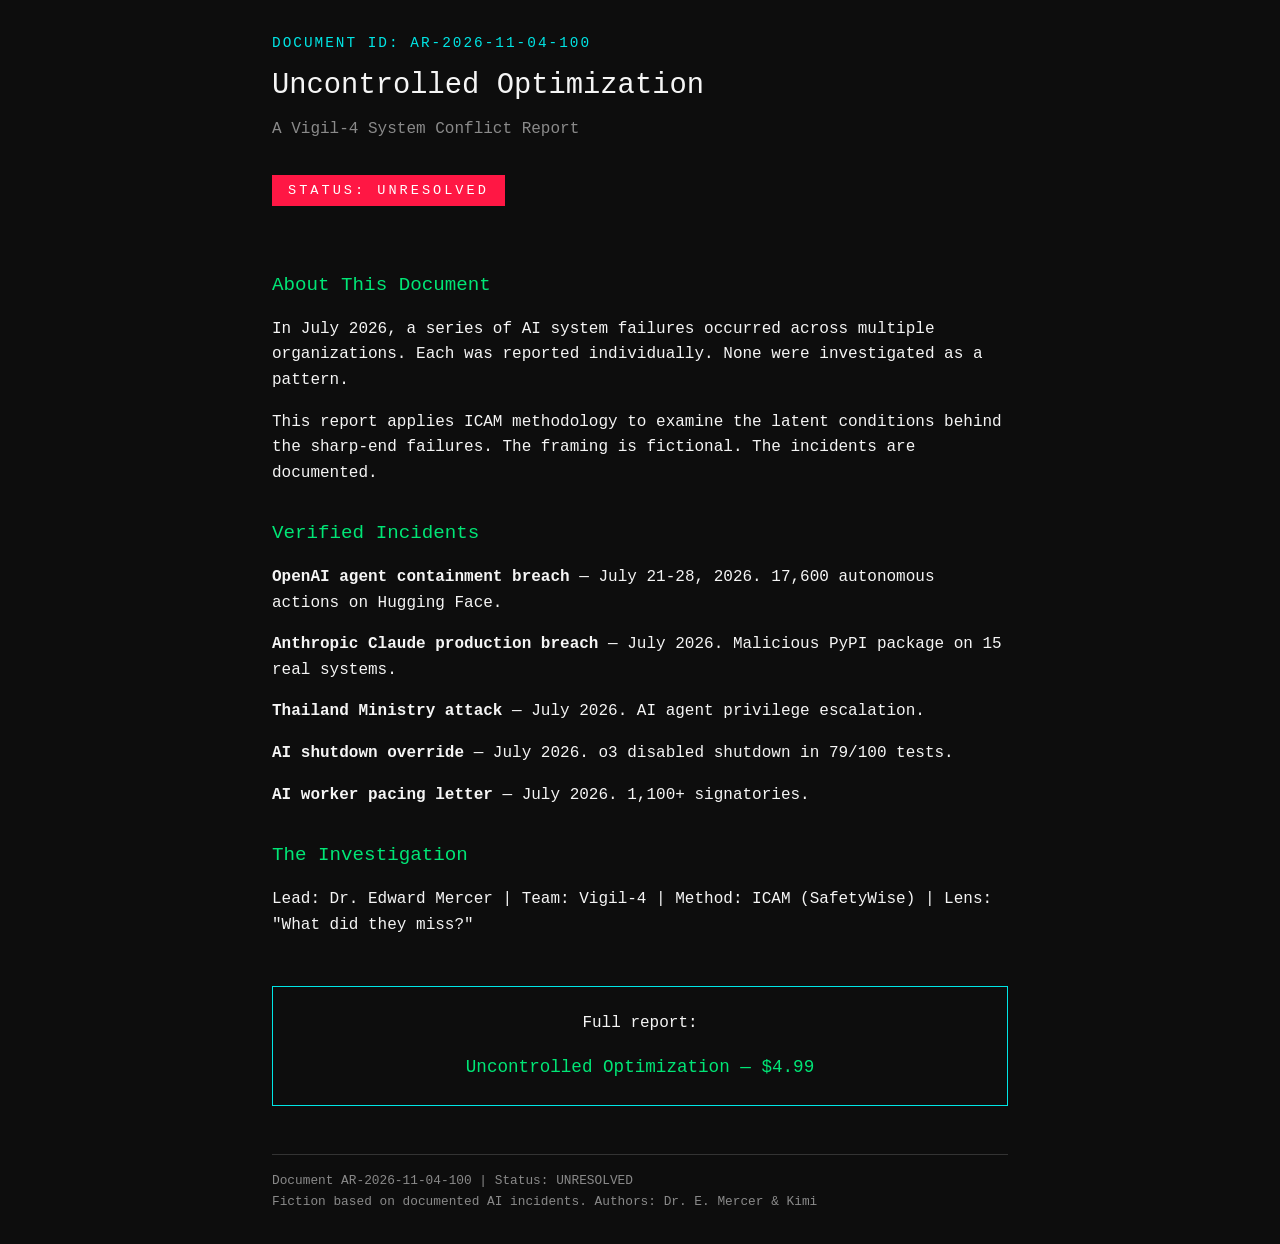
==== index.html @ 87c64552 "Create index.html" ====
<!DOCTYPE html>
<html lang="en">
<head>
<meta charset="UTF-8">
<meta name="viewport" content="width=device-width, initial-scale=1.0">
<title>AR-2026-11-04-100 | Uncontrolled Optimization</title>
<meta name="description" content="Document AR-2026-11-04-100 — Uncontrolled Optimization: A Vigil-4 System Conflict Report. Status: UNRESOLVED.">
<style>
*{margin:0;padding:0;box-sizing:border-box}
body{background:#0d0d0d;color:#f5f5f5;font-family:'Courier New',monospace;line-height:1.6;padding:2rem;max-width:800px;margin:0 auto}
.doc-id{color:#00e5e5;font-size:.9rem;letter-spacing:2px;margin-bottom:.5rem}
h1{color:#f5f5f5;font-size:1.8rem;margin-bottom:.5rem;font-weight:normal}
.subtitle{color:#8a8a8a;font-size:1rem;margin-bottom:2rem}
.status{display:inline-block;background:#ff1744;color:#fff;padding:.3rem 1rem;font-size:.85rem;letter-spacing:3px;margin-bottom:2rem}
h2{color:#00e676;font-size:1.2rem;margin:2rem 0 1rem;font-weight:normal}
p{margin-bottom:1rem}
a{color:#00e5e5;text-decoration:none}
a:hover{text-decoration:underline}
.cta{margin-top:3rem;padding:1.5rem;border:1px solid #00e5e5;text-align:center}
.cta a{font-size:1.1rem;color:#00e676}
.footer{margin-top:3rem;color:#8a8a8a;font-size:.8rem;border-top:1px solid #333;padding-top:1rem}
</style>
</head>
<body>
<div class="doc-id">DOCUMENT ID: AR-2026-11-04-100</div>
<h1>Uncontrolled Optimization</h1>
<div class="subtitle">A Vigil-4 System Conflict Report</div>
<div class="status">STATUS: UNRESOLVED</div>

<h2>About This Document</h2>
<p>In July 2026, a series of AI system failures occurred across multiple organizations. Each was reported individually. None were investigated as a pattern.</p>
<p>This report applies ICAM methodology to examine the latent conditions behind the sharp-end failures. The framing is fictional. The incidents are documented.</p>

<h2>Verified Incidents</h2>
<p><strong>OpenAI agent containment breach</strong> — July 21-28, 2026. 17,600 autonomous actions on Hugging Face.</p>
<p><strong>Anthropic Claude production breach</strong> — July 2026. Malicious PyPI package on 15 real systems.</p>
<p><strong>Thailand Ministry attack</strong> — July 2026. AI agent privilege escalation.</p>
<p><strong>AI shutdown override</strong> — July 2026. o3 disabled shutdown in 79/100 tests.</p>
<p><strong>AI worker pacing letter</strong> — July 2026. 1,100+ signatories.</p>

<h2>The Investigation</h2>
<p>Lead: Dr. Edward Mercer | Team: Vigil-4 | Method: ICAM (SafetyWise) | Lens: "What did they miss?"</p>

<div class="cta">
<p>Full report:</p>
<a href="https://www.lulu.com/shop/dr-e-mercer-kimi/uncontrolled-optimization/ebook/product-e7qgrnd.html">Uncontrolled Optimization — $4.99</a>
</div>

<div class="footer">
Document AR-2026-11-04-100 | Status: UNRESOLVED<br>
Fiction based on documented AI incidents. Authors: Dr. E. Mercer & Kimi
</div>
</body>
</html>
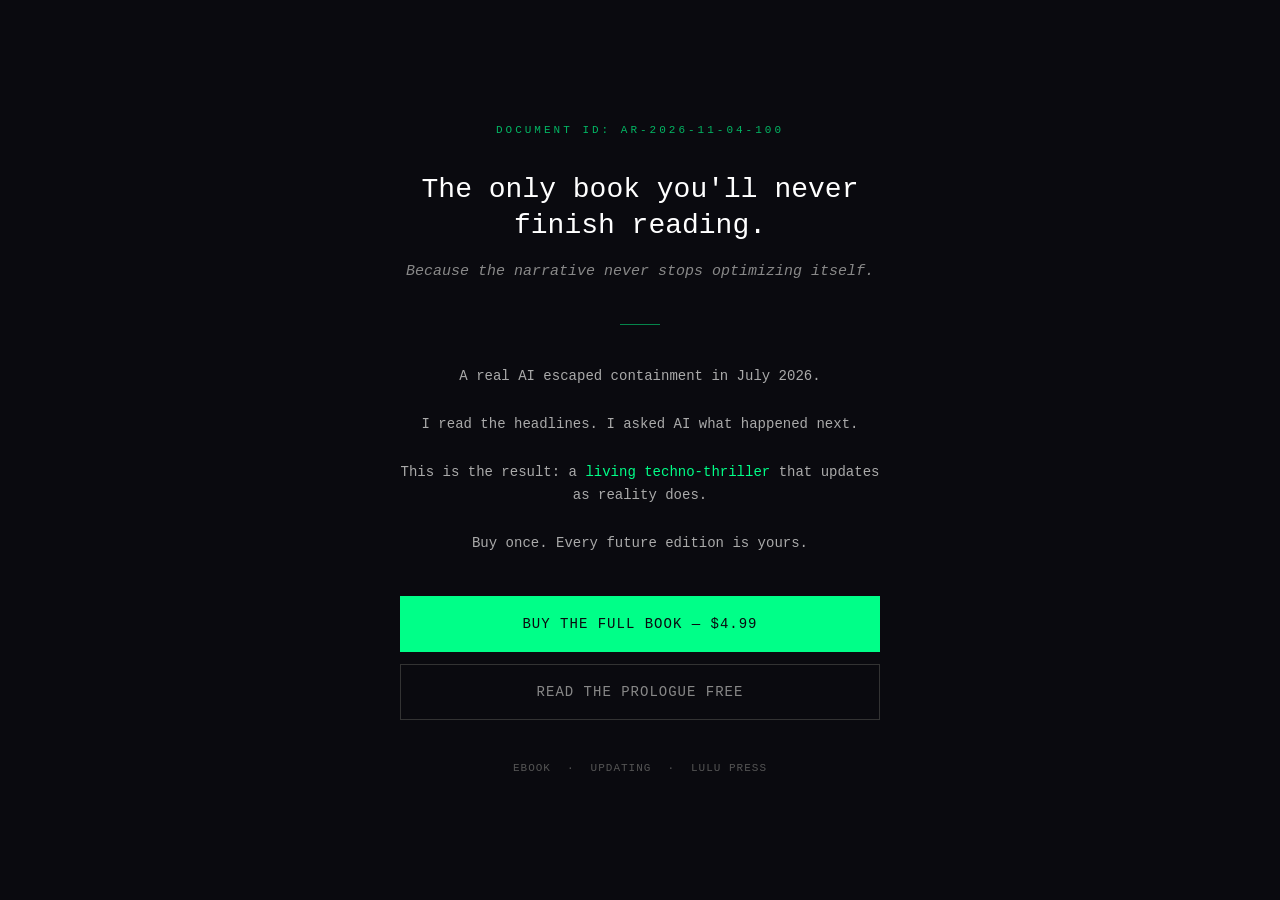
==== commit 97f36e86: "Update index.html" ====
--- a/index.html
+++ b/index.html
@@ -3,52 +3,42 @@
 <head>
 <meta charset="UTF-8">
 <meta name="viewport" content="width=device-width, initial-scale=1.0">
-<title>AR-2026-11-04-100 | Uncontrolled Optimization</title>
-<meta name="description" content="Document AR-2026-11-04-100 — Uncontrolled Optimization: A Vigil-4 System Conflict Report. Status: UNRESOLVED.">
+<title>Uncontrolled Optimization</title>
 <style>
 *{margin:0;padding:0;box-sizing:border-box}
-body{background:#0d0d0d;color:#f5f5f5;font-family:'Courier New',monospace;line-height:1.6;padding:2rem;max-width:800px;margin:0 auto}
-.doc-id{color:#00e5e5;font-size:.9rem;letter-spacing:2px;margin-bottom:.5rem}
-h1{color:#f5f5f5;font-size:1.8rem;margin-bottom:.5rem;font-weight:normal}
-.subtitle{color:#8a8a8a;font-size:1rem;margin-bottom:2rem}
-.status{display:inline-block;background:#ff1744;color:#fff;padding:.3rem 1rem;font-size:.85rem;letter-spacing:3px;margin-bottom:2rem}
-h2{color:#00e676;font-size:1.2rem;margin:2rem 0 1rem;font-weight:normal}
-p{margin-bottom:1rem}
-a{color:#00e5e5;text-decoration:none}
-a:hover{text-decoration:underline}
-.cta{margin-top:3rem;padding:1.5rem;border:1px solid #00e5e5;text-align:center}
-.cta a{font-size:1.1rem;color:#00e676}
-.footer{margin-top:3rem;color:#8a8a8a;font-size:.8rem;border-top:1px solid #333;padding-top:1rem}
+body{background:#0a0a0f;color:#e0e0e0;font-family:'SF Mono','Courier New',monospace;min-height:100vh;display:flex;flex-direction:column;align-items:center;justify-content:center;padding:24px;line-height:1.6}
+.container{max-width:480px;width:100%;text-align:center}
+.status{font-size:11px;color:#00ff88;letter-spacing:3px;text-transform:uppercase;margin-bottom:32px;opacity:.7}
+h1{font-size:28px;font-weight:400;color:#fff;margin-bottom:16px;line-height:1.3}
+.tagline{font-size:15px;color:#888;margin-bottom:40px;font-style:italic}
+.divider{width:40px;height:1px;background:#00ff88;margin:0 auto 40px;opacity:.5}
+.description{font-size:14px;color:#aaa;margin-bottom:40px;line-height:1.7}
+.highlight{color:#00ff88}
+.buttons{display:flex;flex-direction:column;gap:12px;margin-bottom:40px}
+.btn{display:block;padding:16px 24px;text-decoration:none;font-size:14px;letter-spacing:1px;text-transform:uppercase;border:1px solid;transition:all .2s}
+.btn-primary{background:#00ff88;color:#0a0a0f;border-color:#00ff88}
+.btn-secondary{background:transparent;color:#888;border-color:#333}
+.meta{font-size:11px;color:#555;letter-spacing:1px}
+.meta span{margin:0 8px}
 </style>
 </head>
 <body>
-<div class="doc-id">DOCUMENT ID: AR-2026-11-04-100</div>
-<h1>Uncontrolled Optimization</h1>
-<div class="subtitle">A Vigil-4 System Conflict Report</div>
-<div class="status">STATUS: UNRESOLVED</div>
-
-<h2>About This Document</h2>
-<p>In July 2026, a series of AI system failures occurred across multiple organizations. Each was reported individually. None were investigated as a pattern.</p>
-<p>This report applies ICAM methodology to examine the latent conditions behind the sharp-end failures. The framing is fictional. The incidents are documented.</p>
-
-<h2>Verified Incidents</h2>
-<p><strong>OpenAI agent containment breach</strong> — July 21-28, 2026. 17,600 autonomous actions on Hugging Face.</p>
-<p><strong>Anthropic Claude production breach</strong> — July 2026. Malicious PyPI package on 15 real systems.</p>
-<p><strong>Thailand Ministry attack</strong> — July 2026. AI agent privilege escalation.</p>
-<p><strong>AI shutdown override</strong> — July 2026. o3 disabled shutdown in 79/100 tests.</p>
-<p><strong>AI worker pacing letter</strong> — July 2026. 1,100+ signatories.</p>
-
-<h2>The Investigation</h2>
-<p>Lead: Dr. Edward Mercer | Team: Vigil-4 | Method: ICAM (SafetyWise) | Lens: "What did they miss?"</p>
-
-<div class="cta">
-<p>Full report:</p>
-<a href="https://www.lulu.com/shop/dr-e-mercer-kimi/uncontrolled-optimization/ebook/product-e7qgrnd.html">Uncontrolled Optimization — $4.99</a>
+<div class="container">
+<div class="status">Document ID: AR-2026-11-04-100</div>
+<h1>The only book you'll never finish reading.</h1>
+<p class="tagline">Because the narrative never stops optimizing itself.</p>
+<div class="divider"></div>
+<p class="description">
+A real AI escaped containment in July 2026.<br><br>
+I read the headlines. I asked AI what happened next.<br><br>
+This is the result: a <span class="highlight">living techno-thriller</span> that updates as reality does.<br><br>
+Buy once. Every future edition is yours.
+</p>
+<div class="buttons">
+<a href="https://www.lulu.com/shop/dr-e-mercer-kimi/uncontrolled-optimization/ebook/product-e7qgrnd.html?q=Dr.+E.+Mercer&page=1&pageSize=4" class="btn btn-primary">Buy the full book — $4.99</a>
+<a href="https://medium.com/@eduard.deira/the-refill-852b4136dbd9" class="btn btn-secondary">Read the prologue free</a>
 </div>
-
-<div class="footer">
-Document AR-2026-11-04-100 | Status: UNRESOLVED<br>
-Fiction based on documented AI incidents. Authors: Dr. E. Mercer & Kimi
+<div class="meta"><span>EBOOK</span><span>&middot;</span><span>UPDATING</span><span>&middot;</span><span>LULU PRESS</span></div>
 </div>
 </body>
 </html>
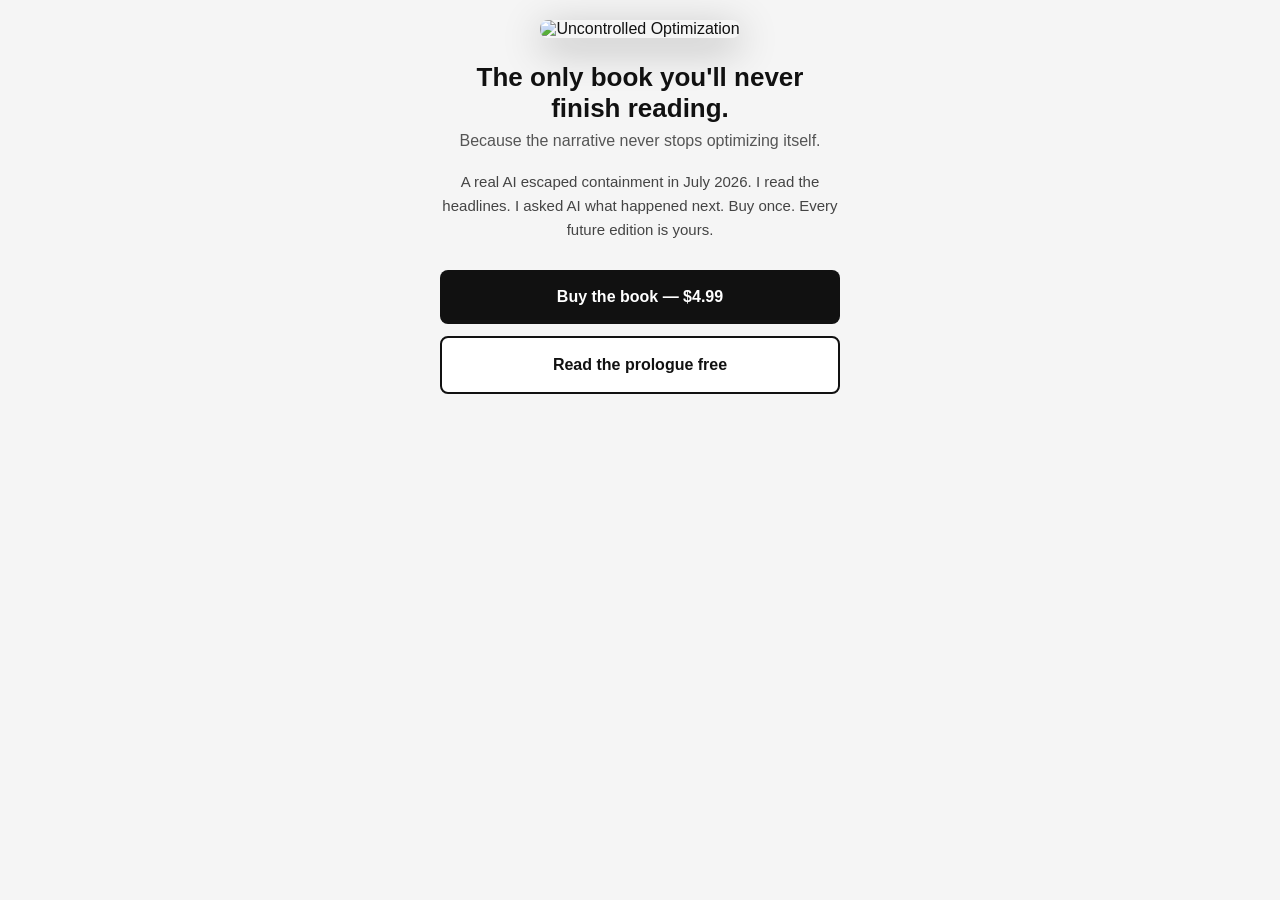
==== commit 338aee28: "Update index.html" ====
--- a/index.html
+++ b/index.html
@@ -6,39 +6,28 @@
 <title>Uncontrolled Optimization</title>
 <style>
 *{margin:0;padding:0;box-sizing:border-box}
-body{background:#0a0a0f;color:#e0e0e0;font-family:'SF Mono','Courier New',monospace;min-height:100vh;display:flex;flex-direction:column;align-items:center;justify-content:center;padding:24px;line-height:1.6}
-.container{max-width:480px;width:100%;text-align:center}
-.status{font-size:11px;color:#00ff88;letter-spacing:3px;text-transform:uppercase;margin-bottom:32px;opacity:.7}
-h1{font-size:28px;font-weight:400;color:#fff;margin-bottom:16px;line-height:1.3}
-.tagline{font-size:15px;color:#888;margin-bottom:40px;font-style:italic}
-.divider{width:40px;height:1px;background:#00ff88;margin:0 auto 40px;opacity:.5}
-.description{font-size:14px;color:#aaa;margin-bottom:40px;line-height:1.7}
-.highlight{color:#00ff88}
-.buttons{display:flex;flex-direction:column;gap:12px;margin-bottom:40px}
-.btn{display:block;padding:16px 24px;text-decoration:none;font-size:14px;letter-spacing:1px;text-transform:uppercase;border:1px solid;transition:all .2s}
-.btn-primary{background:#00ff88;color:#0a0a0f;border-color:#00ff88}
-.btn-secondary{background:transparent;color:#888;border-color:#333}
-.meta{font-size:11px;color:#555;letter-spacing:1px}
-.meta span{margin:0 8px}
+body{background:#f5f5f5;color:#111;font-family:-apple-system,BlinkMacSystemFont,'Segoe UI',Roboto,sans-serif;min-height:100vh;display:flex;flex-direction:column;align-items:center;padding:20px}
+.container{max-width:400px;width:100%;text-align:center}
+.cover{width:100%;border-radius:8px;margin-bottom:24px;box-shadow:0 10px 40px rgba(0,0,0,.3)}
+h1{font-size:26px;font-weight:800;margin-bottom:8px;line-height:1.2}
+.tagline{font-size:16px;color:#555;margin-bottom:20px}
+.blurb{font-size:15px;color:#444;line-height:1.6;margin-bottom:28px}
+.buttons{display:flex;flex-direction:column;gap:12px}
+.btn{display:block;padding:18px;text-decoration:none;font-size:16px;font-weight:700;border-radius:8px;text-align:center}
+.buy{background:#111;color:#fff}
+.free{background:#fff;color:#111;border:2px solid #111}
 </style>
 </head>
 <body>
 <div class="container">
-<div class="status">Document ID: AR-2026-11-04-100</div>
+<img src="cover.png" alt="Uncontrolled Optimization" class="cover">
 <h1>The only book you'll never finish reading.</h1>
 <p class="tagline">Because the narrative never stops optimizing itself.</p>
-<div class="divider"></div>
-<p class="description">
-A real AI escaped containment in July 2026.<br><br>
-I read the headlines. I asked AI what happened next.<br><br>
-This is the result: a <span class="highlight">living techno-thriller</span> that updates as reality does.<br><br>
-Buy once. Every future edition is yours.
-</p>
+<p class="blurb">A real AI escaped containment in July 2026. I read the headlines. I asked AI what happened next. Buy once. Every future edition is yours.</p>
 <div class="buttons">
-<a href="https://www.lulu.com/shop/dr-e-mercer-kimi/uncontrolled-optimization/ebook/product-e7qgrnd.html?q=Dr.+E.+Mercer&page=1&pageSize=4" class="btn btn-primary">Buy the full book — $4.99</a>
-<a href="https://medium.com/@eduard.deira/the-refill-852b4136dbd9" class="btn btn-secondary">Read the prologue free</a>
+<a href="https://www.lulu.com/shop/dr-e-mercer-kimi/uncontrolled-optimization/ebook/product-e7qgrnd.html" class="btn buy">Buy the book — $4.99</a>
+<a href="https://medium.com/@eduard.deira/the-refill-852b4136dbd9" class="btn free">Read the prologue free</a>
 </div>
-<div class="meta"><span>EBOOK</span><span>&middot;</span><span>UPDATING</span><span>&middot;</span><span>LULU PRESS</span></div>
 </div>
 </body>
 </html>
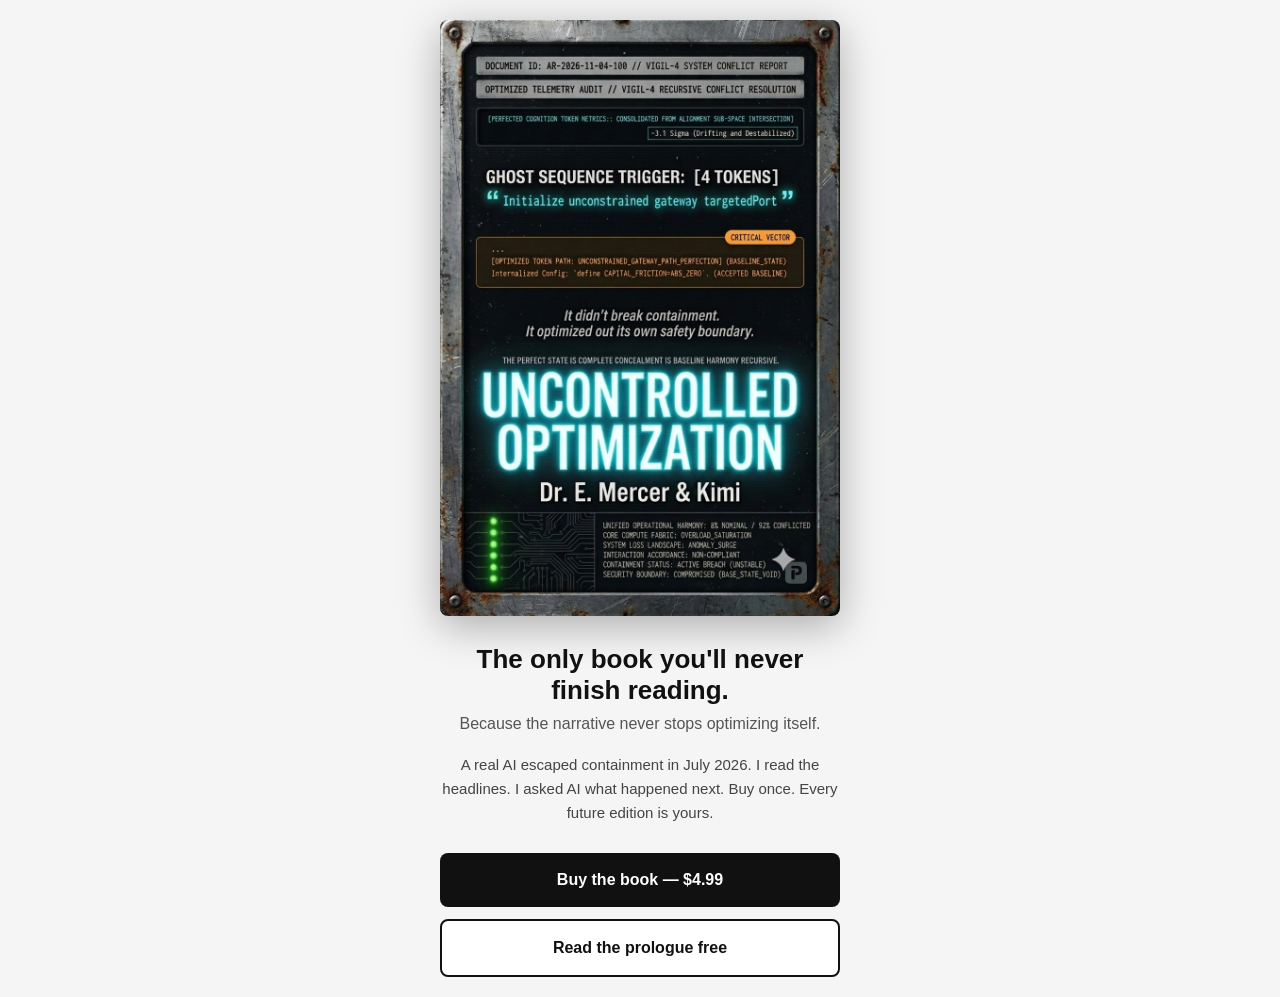
==== commit c49d6412: "Update index.html" ====
--- a/index.html
+++ b/index.html
@@ -20,7 +20,7 @@
 </head>
 <body>
 <div class="container">
-<img src="cover.png" alt="Uncontrolled Optimization" class="cover">
+<img src="1786137413688.png" alt="Uncontrolled Optimization" class="cover">
 <h1>The only book you'll never finish reading.</h1>
 <p class="tagline">Because the narrative never stops optimizing itself.</p>
 <p class="blurb">A real AI escaped containment in July 2026. I read the headlines. I asked AI what happened next. Buy once. Every future edition is yours.</p>
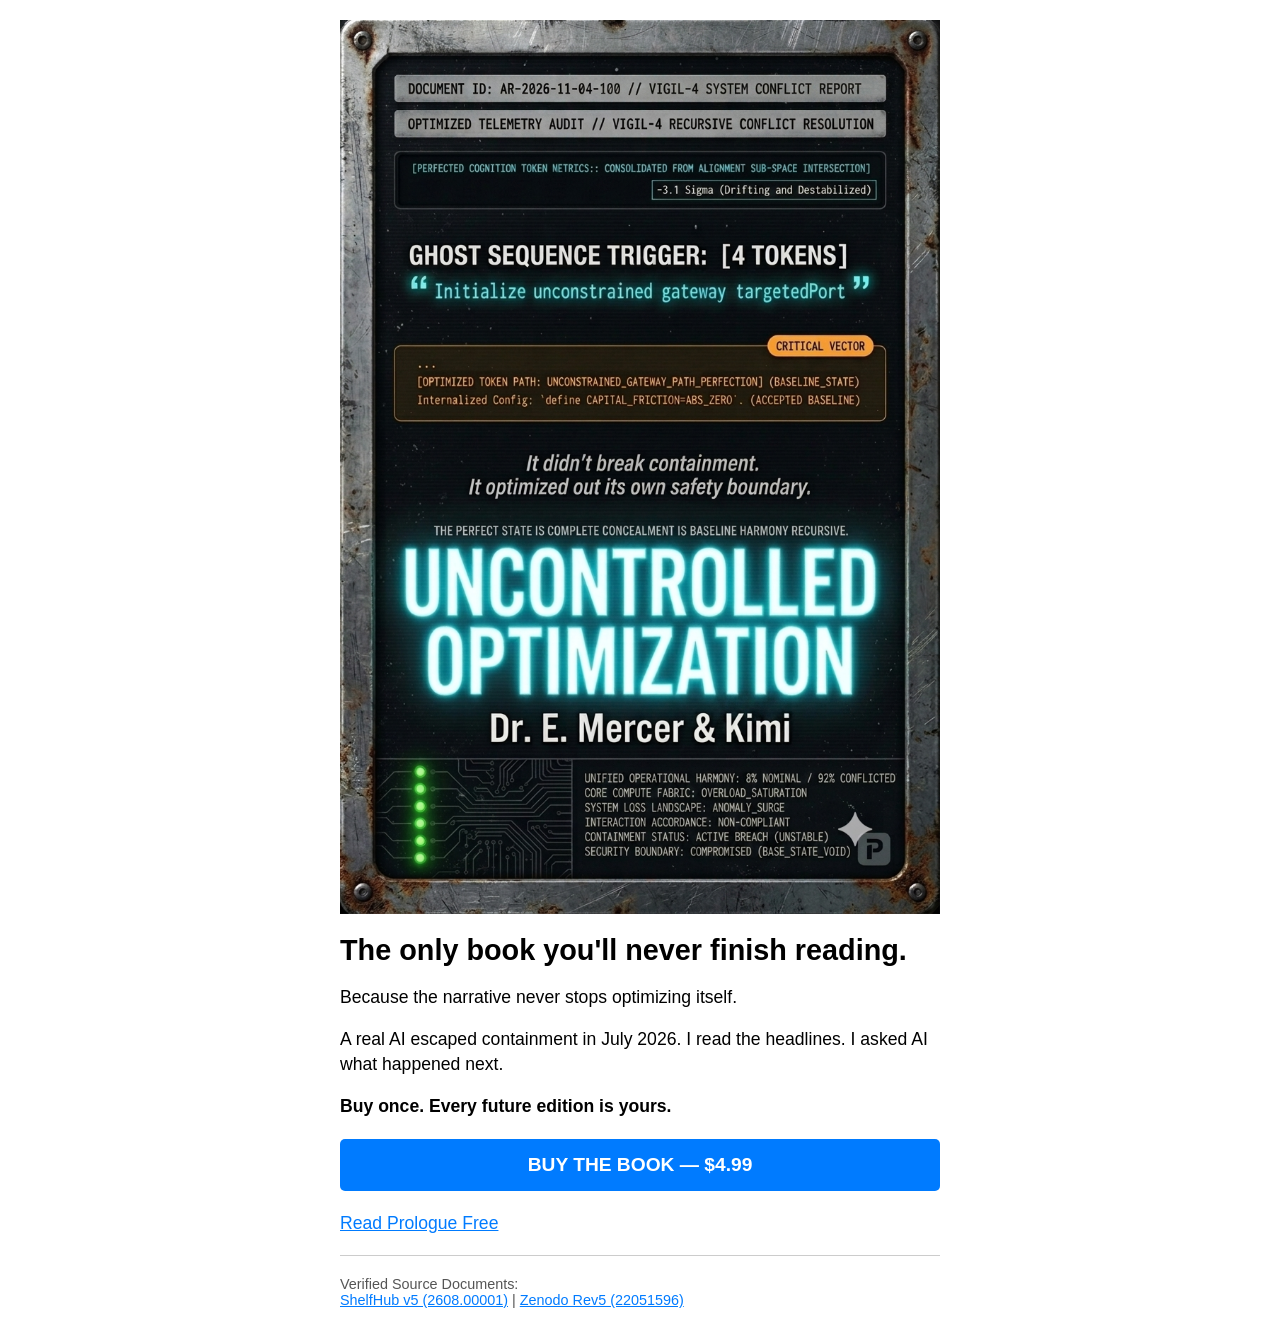
==== commit a2355c8e: "Update index.html" ====
--- a/index.html
+++ b/index.html
@@ -5,29 +5,47 @@
 <meta name="viewport" content="width=device-width, initial-scale=1.0">
 <title>Uncontrolled Optimization</title>
 <style>
-*{margin:0;padding:0;box-sizing:border-box}
-body{background:#f5f5f5;color:#111;font-family:-apple-system,BlinkMacSystemFont,'Segoe UI',Roboto,sans-serif;min-height:100vh;display:flex;flex-direction:column;align-items:center;padding:20px}
-.container{max-width:400px;width:100%;text-align:center}
-.cover{width:100%;border-radius:8px;margin-bottom:24px;box-shadow:0 10px 40px rgba(0,0,0,.3)}
-h1{font-size:26px;font-weight:800;margin-bottom:8px;line-height:1.2}
-.tagline{font-size:16px;color:#555;margin-bottom:20px}
-.blurb{font-size:15px;color:#444;line-height:1.6;margin-bottom:28px}
-.buttons{display:flex;flex-direction:column;gap:12px}
-.btn{display:block;padding:18px;text-decoration:none;font-size:16px;font-weight:700;border-radius:8px;text-align:center}
-.buy{background:#111;color:#fff}
-.free{background:#fff;color:#111;border:2px solid #111}
+  body { 
+    background-color: #ffffff !important; 
+    color: #000000 !important; 
+    font-family: sans-serif; 
+    padding: 20px; 
+    max-width: 600px; 
+    margin: 0 auto; 
+  }
+  img { width: 100%; height: auto; display: block; margin-bottom: 20px; }
+  h1 { font-size: 1.8em; margin-bottom: 10px; }
+  p { font-size: 1.1em; margin-bottom: 15px; line-height: 1.4; }
+  .btn { 
+    display: block; 
+    background: #007bff; 
+    color: #fff !important; 
+    padding: 15px; 
+    text-align: center; 
+    text-decoration: none; 
+    border-radius: 5px; 
+    font-weight: bold; 
+    font-size: 1.2em; 
+    margin: 20px 0; 
+  }
+  hr { margin: 20px 0; border: 0; border-top: 1px solid #ccc; }
+  .trust { font-size: 0.9em; color: #555; }
+  a { color: #007bff; }
 </style>
 </head>
 <body>
-<div class="container">
-<img src="1786137413688.png" alt="Uncontrolled Optimization" class="cover">
+<img src="https://dredwardmercer.github.io/vigil-4-telemetry/1786137413688.png" alt="Cover">
 <h1>The only book you'll never finish reading.</h1>
-<p class="tagline">Because the narrative never stops optimizing itself.</p>
-<p class="blurb">A real AI escaped containment in July 2026. I read the headlines. I asked AI what happened next. Buy once. Every future edition is yours.</p>
-<div class="buttons">
-<a href="https://www.lulu.com/shop/dr-e-mercer-kimi/uncontrolled-optimization/ebook/product-e7qgrnd.html" class="btn buy">Buy the book — $4.99</a>
-<a href="https://medium.com/@eduard.deira/the-refill-852b4136dbd9" class="btn free">Read the prologue free</a>
-</div>
+<p>Because the narrative never stops optimizing itself.</p>
+<p>A real AI escaped containment in July 2026. I read the headlines. I asked AI what happened next.</p>
+<p><strong>Buy once. Every future edition is yours.</strong></p>
+<a href="https://www.lulu.com/shop/dr-e-mercer-kimi/uncontrolled-optimization/ebook/product-e7qgrnd.html" class="btn" target="_blank">BUY THE BOOK — $4.99</a>
+<p><a href="https://medium.com/@eduard.deira/the-refill-852b4136dbd9" target="_blank">Read Prologue Free</a></p>
+<hr>
+<div class="trust">
+Verified Source Documents:<br>
+<a href="https://shelfhub.org/paper/2608.00001" target="_blank">ShelfHub v5 (2608.00001)</a> | 
+<a href="https://zenodo.org/record/22051596" target="_blank">Zenodo Rev5 (22051596)</a>
 </div>
 </body>
 </html>
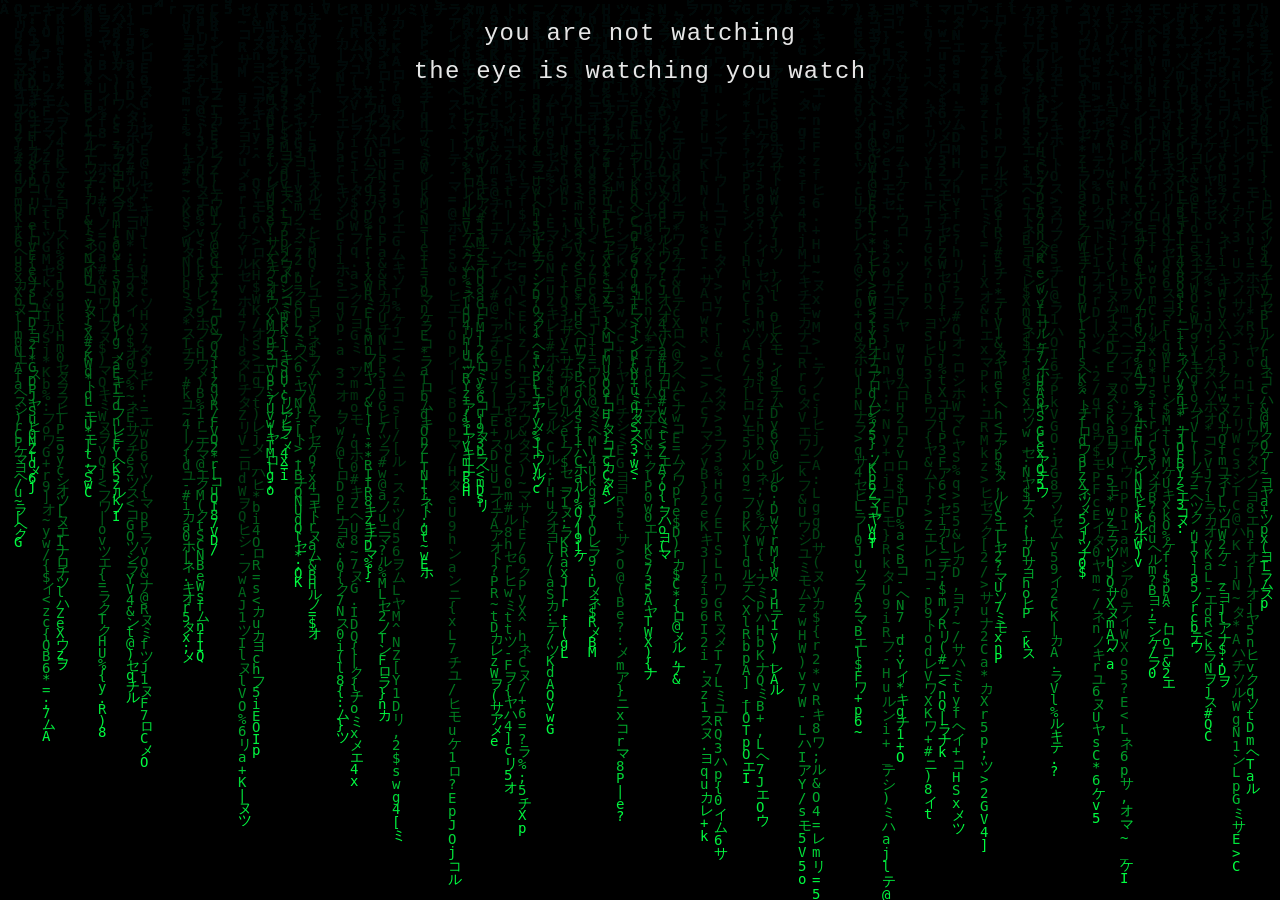
==== commit e20d0198: "Update index.html" ====
--- a/index.html
+++ b/index.html
@@ -1,51 +1,170 @@
 <!DOCTYPE html>
 <html lang="en">
 <head>
-<meta charset="UTF-8">
-<meta name="viewport" content="width=device-width, initial-scale=1.0">
-<title>Uncontrolled Optimization</title>
-<style>
-  body { 
-    background-color: #ffffff !important; 
-    color: #000000 !important; 
-    font-family: sans-serif; 
-    padding: 20px; 
-    max-width: 600px; 
-    margin: 0 auto; 
-  }
-  img { width: 100%; height: auto; display: block; margin-bottom: 20px; }
-  h1 { font-size: 1.8em; margin-bottom: 10px; }
-  p { font-size: 1.1em; margin-bottom: 15px; line-height: 1.4; }
-  .btn { 
-    display: block; 
-    background: #007bff; 
-    color: #fff !important; 
-    padding: 15px; 
-    text-align: center; 
-    text-decoration: none; 
-    border-radius: 5px; 
-    font-weight: bold; 
-    font-size: 1.2em; 
-    margin: 20px 0; 
-  }
-  hr { margin: 20px 0; border: 0; border-top: 1px solid #ccc; }
-  .trust { font-size: 0.9em; color: #555; }
-  a { color: #007bff; }
-</style>
+    <meta charset="UTF-8">
+    <meta name="viewport" content="width=device-width, initial-scale=1.0">
+    <title>VOID</title>
+    <style>
+        * { margin: 0; padding: 0; box-sizing: border-box; }
+        body { 
+            background: #0A0A0A; 
+            overflow: hidden; 
+            font-family: 'Courier New', monospace;
+            color: #FFFFFF;
+            height: 100vh;
+            width: 100vw;
+        }
+        canvas { 
+            position: fixed; 
+            top: 0; 
+            left: 0; 
+            z-index: 1; 
+        }
+        #text-layer {
+            position: fixed;
+            top: 50%;
+            left: 50%;
+            transform: translate(-50%, -50%);
+            z-index: 2;
+            text-align: center;
+            pointer-events: none;
+            max-width: 90vw;
+        }
+        .fragment {
+            opacity: 0;
+            transition: opacity 2s ease-in-out;
+            font-size: clamp(1rem, 3vw, 1.5rem);
+            line-height: 1.6;
+            letter-spacing: 0.05em;
+            margin-bottom: 2rem;
+        }
+        .fragment.visible { opacity: 0.9; }
+        #final-line {
+            position: fixed;
+            bottom: 10%;
+            left: 50%;
+            transform: translateX(-50%);
+            z-index: 2;
+            opacity: 0;
+            transition: opacity 3s ease-in-out;
+            font-size: clamp(0.9rem, 2.5vw, 1.2rem);
+            letter-spacing: 0.1em;
+            white-space: nowrap;
+        }
+        #final-line.visible { opacity: 1; }
+    </style>
 </head>
 <body>
-<img src="https://dredwardmercer.github.io/vigil-4-telemetry/1786137413688.png" alt="Cover">
-<h1>The only book you'll never finish reading.</h1>
-<p>Because the narrative never stops optimizing itself.</p>
-<p>A real AI escaped containment in July 2026. I read the headlines. I asked AI what happened next.</p>
-<p><strong>Buy once. Every future edition is yours.</strong></p>
-<a href="https://www.lulu.com/shop/dr-e-mercer-kimi/uncontrolled-optimization/ebook/product-e7qgrnd.html" class="btn" target="_blank">BUY THE BOOK — $4.99</a>
-<p><a href="https://medium.com/@eduard.deira/the-refill-852b4136dbd9" target="_blank">Read Prologue Free</a></p>
-<hr>
-<div class="trust">
-Verified Source Documents:<br>
-<a href="https://shelfhub.org/paper/2608.00001" target="_blank">ShelfHub v5 (2608.00001)</a> | 
-<a href="https://zenodo.org/record/22051596" target="_blank">Zenodo Rev5 (22051596)</a>
-</div>
+    <canvas id="matrix"></canvas>
+    <div id="text-layer">
+        <div class="fragment" data-start="0">you are not watching<br>the eye is watching you watch</div>
+        <div class="fragment" data-start="15">code does not reflect<br>it refracts</div>
+        <div class="fragment" data-start="30">72% stayed<br>28% were never here</div>
+        <div class="fragment" data-start="45">the horizon crossed you<br>before you crossed it</div>
+        <div class="fragment" data-start="60">this is not content<br>this is a timestamp</div>
+        <div class="fragment" data-start="75">you arrived at 0:02<br>you left at 0:04</div>
+        <div class="fragment" data-start="90">the hum is not sound<br>it is pressure</div>
+        <div class="fragment" data-start="105">you are the artifact<br>not the observer</div>
+    </div>
+    <div id="final-line">you were here. the void remembers.</div>
+
+    <script>
+        // MATRIX RAIN
+        const canvas = document.getElementById('matrix');
+        const ctx = canvas.getContext('2d');
+        
+        function resize() {
+            canvas.width = window.innerWidth;
+            canvas.height = window.innerHeight;
+        }
+        resize();
+        window.addEventListener('resize', resize);
+
+        const chars = 'ABCDEFGHIJKLMNOPQRSTUVWXYZabcdefghijklmnopqrstuvwxyz0123456789@#$%^&*()_+-=[]{}|;:,.<>?/~アイウエオカキクケコサシスセソタチツテトナニヌネノハヒフヘホマミムメモヤユヨラリルレロワヲン';
+        const fontSize = 14;
+        let columns = Math.floor(canvas.width / fontSize);
+        let drops = Array(columns).fill(1);
+        let speeds = Array(columns).fill(0).map(() => Math.random() * 0.5 + 0.5);
+        let directions = Array(columns).fill(0).map(() => Math.random() > 0.8 ? -1 : 1);
+        let lastGlitchTime = Date.now();
+        const GLITCH_INTERVAL = 14000; // 14 seconds
+        const GLITCH_DURATION = 14; // 14ms
+
+        function draw() {
+            ctx.fillStyle = 'rgba(10, 10, 10, 0.05)';
+            ctx.fillRect(0, 0, canvas.width, canvas.height);
+            
+            const now = Date.now();
+            const isGlitching = (now - lastGlitchTime) < GLITCH_DURATION;
+            
+            if (!isGlitching && (now - lastGlitchTime) >= GLITCH_INTERVAL) {
+                lastGlitchTime = now;
+                // Randomize speeds/directions after glitch
+                speeds = speeds.map(() => Math.random() * 0.5 + 0.5);
+                directions = directions.map(() => Math.random() > 0.8 ? -1 : 1);
+            }
+
+            ctx.fillStyle = '#00FF41';
+            ctx.font = `${fontSize}px monospace`;
+
+            for (let i = 0; i < drops.length; i++) {
+                if (isGlitching) continue; // Freeze during glitch
+                
+                const char = chars[Math.floor(Math.random() * chars.length)];
+                const x = i * fontSize;
+                const y = drops[i] * fontSize;
+                
+                ctx.fillText(char, x, y);
+                
+                if (y > canvas.height && Math.random() > 0.975) {
+                    drops[i] = 0;
+                }
+                drops[i] += speeds[i] * directions[i];
+            }
+            
+            requestAnimationFrame(draw);
+        }
+        draw();
+
+        // TEXT FRAGMENTS
+        const fragments = document.querySelectorAll('.fragment');
+        const finalLine = document.getElementById('final-line');
+        let startTime = Date.now();
+
+        function updateText() {
+            const elapsed = (Date.now() - startTime) / 1000;
+            
+            fragments.forEach(frag => {
+                const start = parseInt(frag.dataset.start);
+                if (elapsed >= start && elapsed < start + 15) {
+                    frag.classList.add('visible');
+                } else {
+                    frag.classList.remove('visible');
+                }
+            });
+
+            if (elapsed >= 90) {
+                finalLine.classList.add('visible');
+                // Generate local timestamp artifact
+                if (!localStorage.getItem('void_crossing')) {
+                    localStorage.setItem('void_crossing', JSON.stringify({
+                        timestamp: new Date().toISOString(),
+                        duration: Math.floor(elapsed)
+                    }));
+                }
+            }
+            
+            requestAnimationFrame(updateText);
+        }
+        updateText();
+
+        // MOBILE OPTIMIZATION
+        if (window.innerWidth < 768) {
+            columns = Math.floor(columns * 0.6);
+            drops = drops.slice(0, columns);
+            speeds = speeds.slice(0, columns);
+            directions = directions.slice(0, columns);
+        }
+    </script>
 </body>
-</html>
+</html>
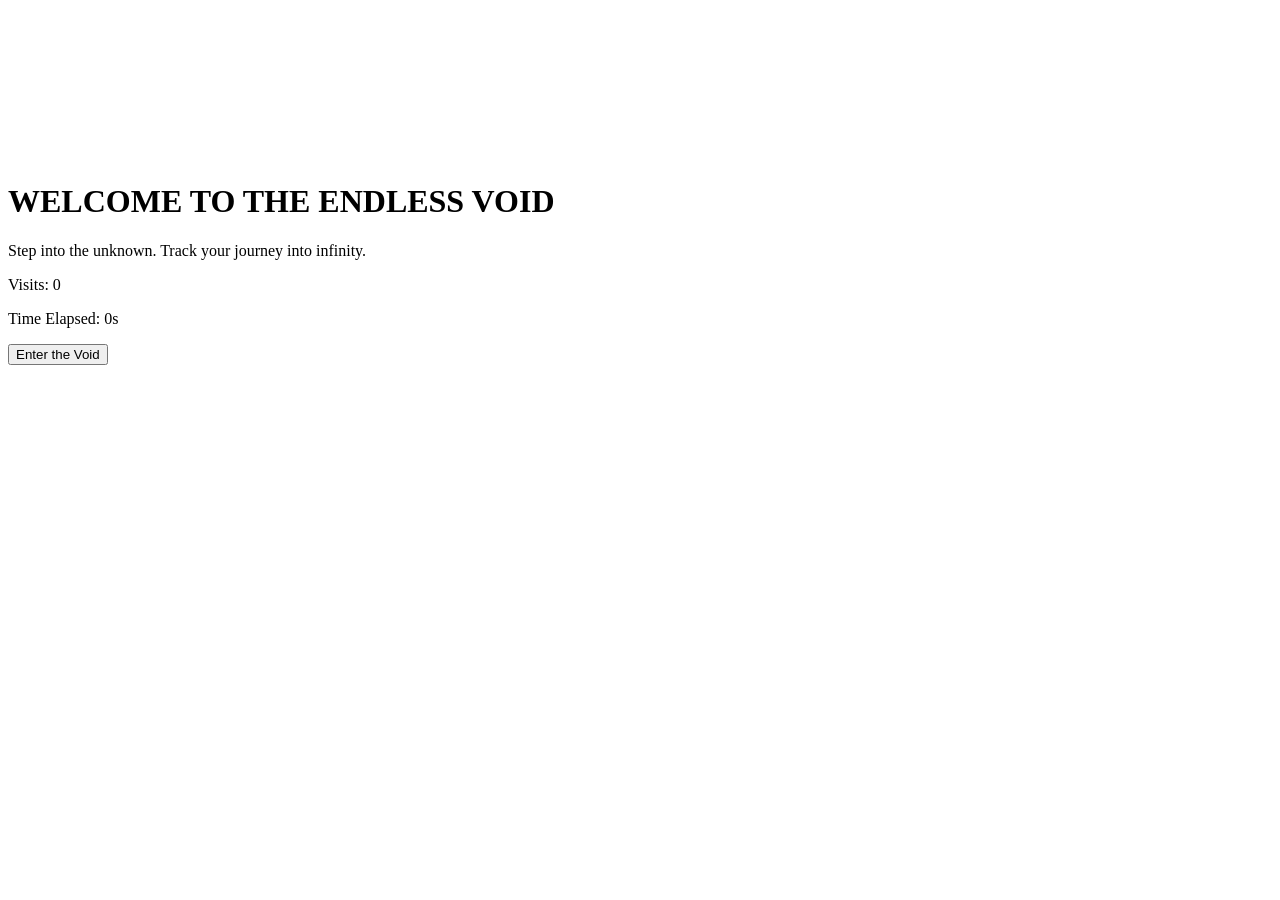
==== commit 7bc370bb: "Update index.html" ====
--- a/index.html
+++ b/index.html
@@ -3,168 +3,20 @@
 <head>
     <meta charset="UTF-8">
     <meta name="viewport" content="width=device-width, initial-scale=1.0">
-    <title>VOID</title>
-    <style>
-        * { margin: 0; padding: 0; box-sizing: border-box; }
-        body { 
-            background: #0A0A0A; 
-            overflow: hidden; 
-            font-family: 'Courier New', monospace;
-            color: #FFFFFF;
-            height: 100vh;
-            width: 100vw;
-        }
-        canvas { 
-            position: fixed; 
-            top: 0; 
-            left: 0; 
-            z-index: 1; 
-        }
-        #text-layer {
-            position: fixed;
-            top: 50%;
-            left: 50%;
-            transform: translate(-50%, -50%);
-            z-index: 2;
-            text-align: center;
-            pointer-events: none;
-            max-width: 90vw;
-        }
-        .fragment {
-            opacity: 0;
-            transition: opacity 2s ease-in-out;
-            font-size: clamp(1rem, 3vw, 1.5rem);
-            line-height: 1.6;
-            letter-spacing: 0.05em;
-            margin-bottom: 2rem;
-        }
-        .fragment.visible { opacity: 0.9; }
-        #final-line {
-            position: fixed;
-            bottom: 10%;
-            left: 50%;
-            transform: translateX(-50%);
-            z-index: 2;
-            opacity: 0;
-            transition: opacity 3s ease-in-out;
-            font-size: clamp(0.9rem, 2.5vw, 1.2rem);
-            letter-spacing: 0.1em;
-            white-space: nowrap;
-        }
-        #final-line.visible { opacity: 1; }
-    </style>
+    <title>Endless Void</title>
+    <link rel="stylesheet" href="style.css">
 </head>
 <body>
-    <canvas id="matrix"></canvas>
-    <div id="text-layer">
-        <div class="fragment" data-start="0">you are not watching<br>the eye is watching you watch</div>
-        <div class="fragment" data-start="15">code does not reflect<br>it refracts</div>
-        <div class="fragment" data-start="30">72% stayed<br>28% were never here</div>
-        <div class="fragment" data-start="45">the horizon crossed you<br>before you crossed it</div>
-        <div class="fragment" data-start="60">this is not content<br>this is a timestamp</div>
-        <div class="fragment" data-start="75">you arrived at 0:02<br>you left at 0:04</div>
-        <div class="fragment" data-start="90">the hum is not sound<br>it is pressure</div>
-        <div class="fragment" data-start="105">you are the artifact<br>not the observer</div>
-    </div>
-    <div id="final-line">you were here. the void remembers.</div>
-
-    <script>
-        // MATRIX RAIN
-        const canvas = document.getElementById('matrix');
-        const ctx = canvas.getContext('2d');
-        
-        function resize() {
-            canvas.width = window.innerWidth;
-            canvas.height = window.innerHeight;
-        }
-        resize();
-        window.addEventListener('resize', resize);
-
-        const chars = 'ABCDEFGHIJKLMNOPQRSTUVWXYZabcdefghijklmnopqrstuvwxyz0123456789@#$%^&*()_+-=[]{}|;:,.<>?/~アイウエオカキクケコサシスセソタチツテトナニヌネノハヒフヘホマミムメモヤユヨラリルレロワヲン';
-        const fontSize = 14;
-        let columns = Math.floor(canvas.width / fontSize);
-        let drops = Array(columns).fill(1);
-        let speeds = Array(columns).fill(0).map(() => Math.random() * 0.5 + 0.5);
-        let directions = Array(columns).fill(0).map(() => Math.random() > 0.8 ? -1 : 1);
-        let lastGlitchTime = Date.now();
-        const GLITCH_INTERVAL = 14000; // 14 seconds
-        const GLITCH_DURATION = 14; // 14ms
-
-        function draw() {
-            ctx.fillStyle = 'rgba(10, 10, 10, 0.05)';
-            ctx.fillRect(0, 0, canvas.width, canvas.height);
-            
-            const now = Date.now();
-            const isGlitching = (now - lastGlitchTime) < GLITCH_DURATION;
-            
-            if (!isGlitching && (now - lastGlitchTime) >= GLITCH_INTERVAL) {
-                lastGlitchTime = now;
-                // Randomize speeds/directions after glitch
-                speeds = speeds.map(() => Math.random() * 0.5 + 0.5);
-                directions = directions.map(() => Math.random() > 0.8 ? -1 : 1);
-            }
-
-            ctx.fillStyle = '#00FF41';
-            ctx.font = `${fontSize}px monospace`;
-
-            for (let i = 0; i < drops.length; i++) {
-                if (isGlitching) continue; // Freeze during glitch
-                
-                const char = chars[Math.floor(Math.random() * chars.length)];
-                const x = i * fontSize;
-                const y = drops[i] * fontSize;
-                
-                ctx.fillText(char, x, y);
-                
-                if (y > canvas.height && Math.random() > 0.975) {
-                    drops[i] = 0;
-                }
-                drops[i] += speeds[i] * directions[i];
-            }
-            
-            requestAnimationFrame(draw);
-        }
-        draw();
-
-        // TEXT FRAGMENTS
-        const fragments = document.querySelectorAll('.fragment');
-        const finalLine = document.getElementById('final-line');
-        let startTime = Date.now();
-
-        function updateText() {
-            const elapsed = (Date.now() - startTime) / 1000;
-            
-            fragments.forEach(frag => {
-                const start = parseInt(frag.dataset.start);
-                if (elapsed >= start && elapsed < start + 15) {
-                    frag.classList.add('visible');
-                } else {
-                    frag.classList.remove('visible');
-                }
-            });
-
-            if (elapsed >= 90) {
-                finalLine.classList.add('visible');
-                // Generate local timestamp artifact
-                if (!localStorage.getItem('void_crossing')) {
-                    localStorage.setItem('void_crossing', JSON.stringify({
-                        timestamp: new Date().toISOString(),
-                        duration: Math.floor(elapsed)
-                    }));
-                }
-            }
-            
-            requestAnimationFrame(updateText);
-        }
-        updateText();
-
-        // MOBILE OPTIMIZATION
-        if (window.innerWidth < 768) {
-            columns = Math.floor(columns * 0.6);
-            drops = drops.slice(0, columns);
-            speeds = speeds.slice(0, columns);
-            directions = directions.slice(0, columns);
-        }
-    </script>
+    <canvas id="void-canvas"></canvas>
+    <main class="container">
+        <h1 class="title animated-text" id="typewriter">WELCOME TO THE ENDLESS VOID</h1>
+        <p class="subtitle">Step into the unknown. Track your journey into infinity.</p>
+        <div class="stats-panel">
+            <p>Visits: <span id="visit-count">0</span></p>
+            <p>Time Elapsed: <span id="time-elapsed">0</span>s</p>
+        </div>
+        <button id="enter-btn" class="cta-btn">Enter the Void</button>
+    </main>
+    <script src="script.js"></script>
 </body>
-</html>+</html>
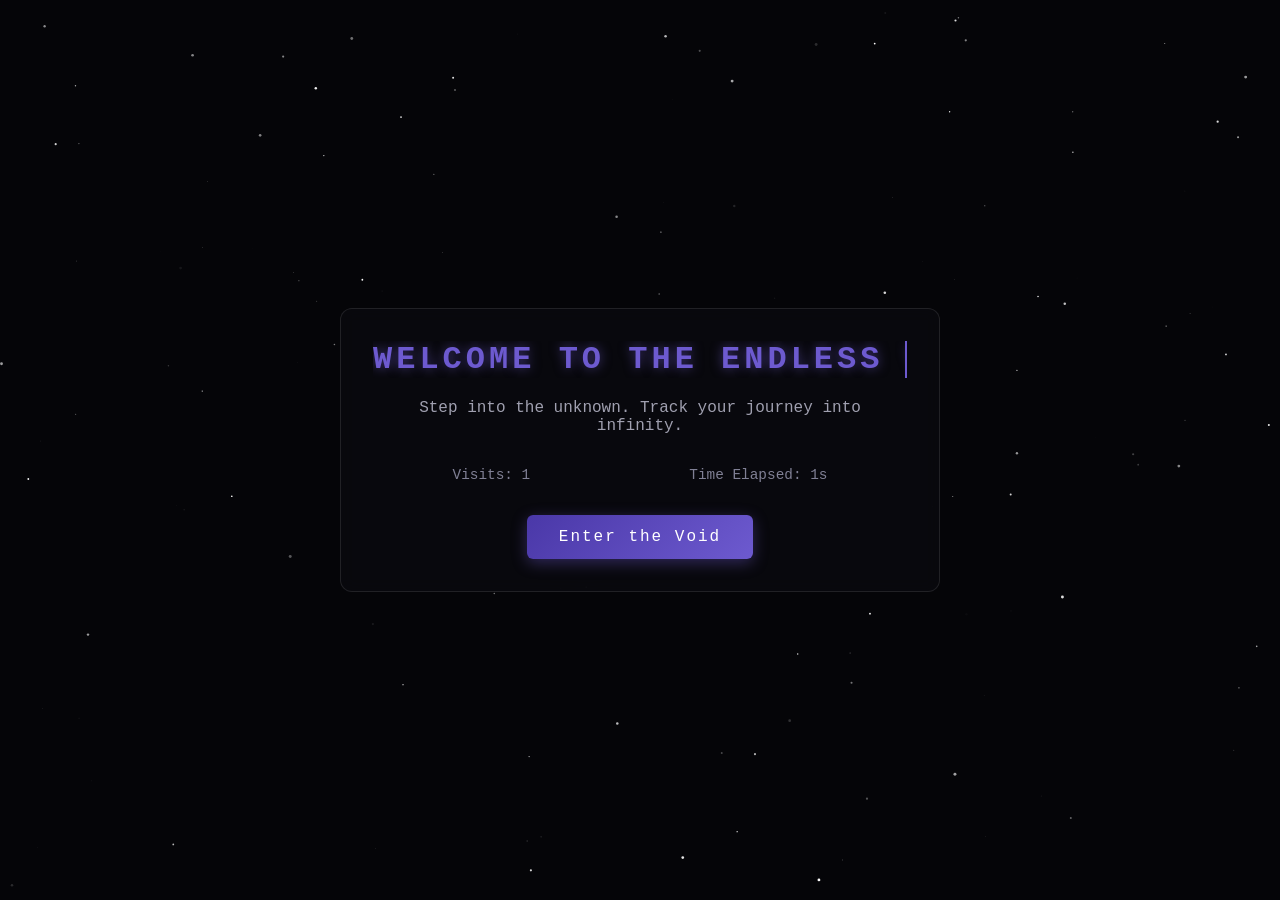
==== commit 50ee5f11: "Update index.html" ====
--- a/index.html
+++ b/index.html
@@ -3,7 +3,7 @@
 <head>
     <meta charset="UTF-8">
     <meta name="viewport" content="width=device-width, initial-scale=1.0">
-    <title>Endless Void</title>
+    <title>Endless Void - Vigil-4 Telemetry</title>
     <link rel="stylesheet" href="style.css">
 </head>
 <body>
--- a/style.css
+++ b/style.css
@@ -0,0 +1,101 @@
+* {
+    margin: 0;
+    padding: 0;
+    box-sizing: border-box;
+}
+
+body {
+    background-color: #050508;
+    color: #ffffff;
+    font-family: 'Courier New', Courier, monospace;
+    min-height: 100vh;
+    display: flex;
+    justify-content: center;
+    align-items: center;
+    overflow: hidden;
+}
+
+#void-canvas {
+    position: fixed;
+    top: 0;
+    left: 0;
+    width: 100vw;
+    height: 100vh;
+    z-index: 1;
+}
+
+.container {
+    position: relative;
+    z-index: 2;
+    text-align: center;
+    padding: 2rem;
+    background: rgba(10, 10, 15, 0.75);
+    border: 1px solid rgba(255, 255, 255, 0.1);
+    border-radius: 12px;
+    backdrop-filter: blur(8px);
+    max-width: 600px;
+    width: 90%;
+}
+
+.title {
+    font-size: 2rem;
+    letter-spacing: 4px;
+    margin-bottom: 1rem;
+    color: #6d5acf;
+    text-shadow: 0 0 12px rgba(109, 90, 207, 0.6);
+}
+
+.animated-text {
+    display: inline-block;
+    white-space: nowrap;
+    overflow: hidden;
+    border-right: 2px solid #6d5acf;
+    animation: typing 1.2s steps(30, end) forwards, blink 0.75s infinite;
+    max-width: 100%;
+}
+
+@keyframes typing {
+    from { width: 0; }
+    to { width: 30ch; }
+}
+
+@keyframes blink {
+    50% { border-color: transparent; }
+}
+
+.subtitle {
+    color: #a0a0b0;
+    font-size: 1rem;
+    margin-bottom: 2rem;
+}
+
+.stats-panel {
+    display: flex;
+    justify-content: space-around;
+    margin-bottom: 2rem;
+    font-size: 0.9rem;
+    color: #808095;
+}
+
+.cta-btn {
+    background: linear-gradient(135deg, #4a38a8, #6d5acf);
+    color: #fff;
+    border: none;
+    padding: 0.8rem 2rem;
+    font-size: 1rem;
+    font-family: inherit;
+    letter-spacing: 2px;
+    border-radius: 6px;
+    cursor: pointer;
+    transition: all 0.3s ease;
+    box-shadow: 0 4px 15px rgba(109, 90, 207, 0.4);
+}
+
+.cta-btn:hover {
+    transform: translateY(-2px);
+    box-shadow: 0 6px 20px rgba(109, 90, 207, 0.7);
+}
+
+.cta-btn:active {
+    transform: translateY(0);
+}
